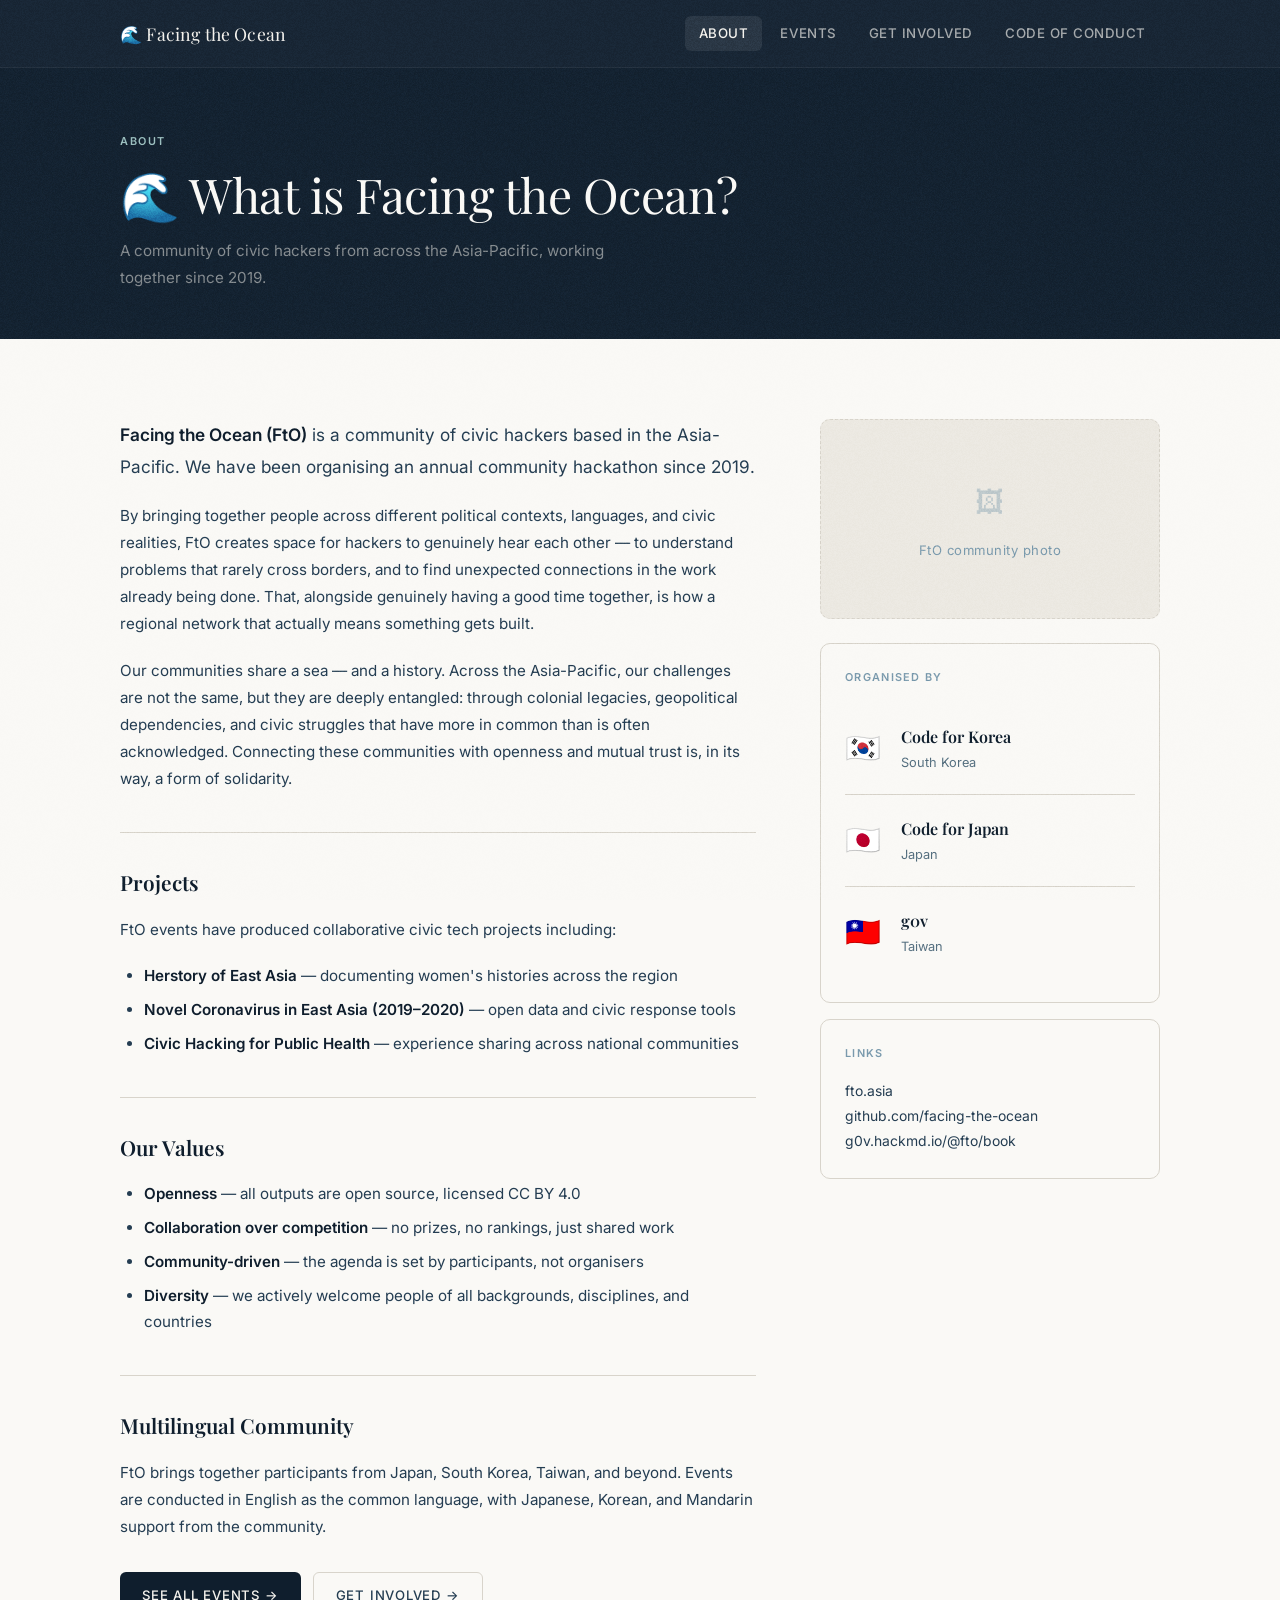
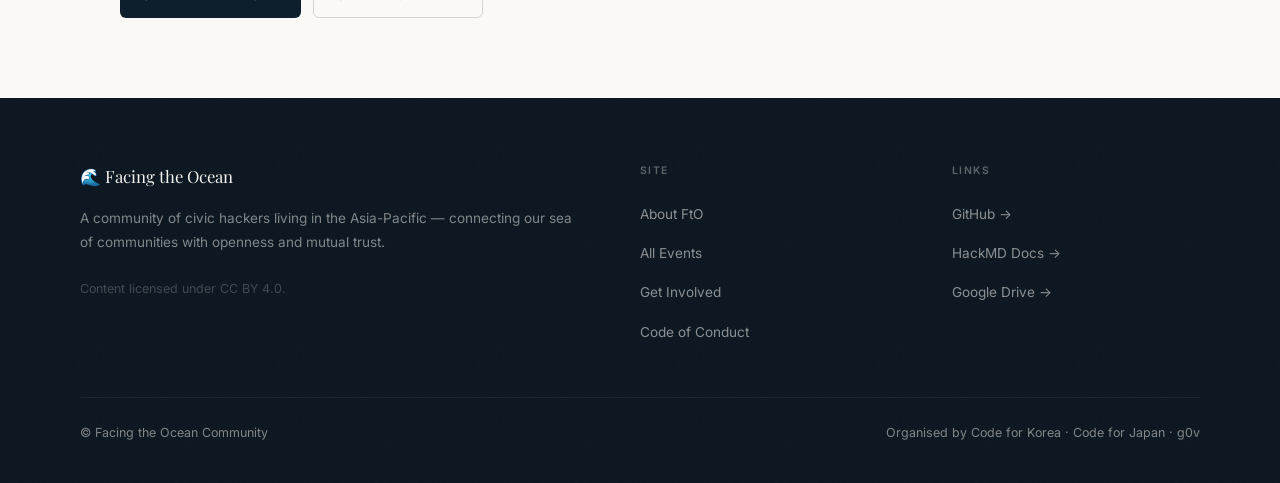
==== about.html @ 9ba26e33 "first draft" ====
<!DOCTYPE html>
<html lang="en">
<head>
  <meta charset="UTF-8">
  <meta name="viewport" content="width=device-width, initial-scale=1.0">
  <title>About — Facing the Ocean</title>
  <meta name="description" content="Facing the Ocean is a community of civic hackers living in the Asia-Pacific, running collaborative hackathons since 2019.">
  <link rel="preconnect" href="https://fonts.googleapis.com">
  <link rel="preconnect" href="https://fonts.gstatic.com" crossorigin>
  <link href="https://fonts.googleapis.com/css2?family=Playfair+Display:ital,wght@0,400;0,600;0,700;1,400;1,600&family=Inter:wght@300;400;500;600&display=swap" rel="stylesheet">
  <link rel="stylesheet" href="css/style.css">
</head>
<body>

<nav class="site-nav">
  <div class="nav-inner">
    <a href="index.html" class="nav-logo">🌊 Facing the Ocean</a>
    <div class="nav-links">
      <a href="about.html">About</a>
      <a href="events.html">Events</a>
      <a href="get-involved.html">Get Involved</a>
      <a href="coc.html">Code of Conduct</a>
    </div>
    <button class="nav-toggle" aria-label="Toggle navigation">☰</button>
  </div>
</nav>

<section class="page-hero">
  <div class="container">
    <p class="eyebrow">About</p>
    <h1>🌊 What is Facing the Ocean?</h1>
    <p>A community of civic hackers from across the Asia-Pacific, working together since 2019.</p>
  </div>
</section>

<section class="section section-paper">
  <div class="container">
    <div style="display:grid; grid-template-columns:1fr 340px; gap:var(--space-16); align-items:start;">

      <!-- Main content -->
      <div class="prose">
        <p style="font-size:1.08rem; line-height:1.8; color:var(--ink-700);">
          <strong>Facing the Ocean (FtO)</strong> is a community of civic hackers based in the Asia-Pacific. We have been organising an annual community hackathon since 2019.
        </p>

        <p>By bringing together people across different political contexts, languages, and civic realities, FtO creates space for hackers to genuinely hear each other — to understand problems that rarely cross borders, and to find unexpected connections in the work already being done. That, alongside genuinely having a good time together, is how a regional network that actually means something gets built.</p>

        <p>Our communities share a sea — and a history. Across the Asia-Pacific, our challenges are not the same, but they are deeply entangled: through colonial legacies, geopolitical dependencies, and civic struggles that have more in common than is often acknowledged. Connecting these communities with openness and mutual trust is, in its way, a form of solidarity.</p>

        <h2>Projects</h2>
        <p>FtO events have produced collaborative civic tech projects including:</p>
        <ul>
          <li><strong>Herstory of East Asia</strong> — documenting women's histories across the region</li>
          <li><strong>Novel Coronavirus in East Asia (2019–2020)</strong> — open data and civic response tools</li>
          <li><strong>Civic Hacking for Public Health</strong> — experience sharing across national communities</li>
        </ul>

        <h2>Our Values</h2>
        <ul>
          <li><strong>Openness</strong> — all outputs are open source, licensed CC BY 4.0</li>
          <li><strong>Collaboration over competition</strong> — no prizes, no rankings, just shared work</li>
          <li><strong>Community-driven</strong> — the agenda is set by participants, not organisers</li>
          <li><strong>Diversity</strong> — we actively welcome people of all backgrounds, disciplines, and countries</li>
        </ul>

        <h2>Multilingual Community</h2>
        <p>FtO brings together participants from Japan, South Korea, Taiwan, and beyond. Events are conducted in English as the common language, with Japanese, Korean, and Mandarin support from the community.</p>

        <div style="display:flex; gap:var(--space-3); margin-top:var(--space-8); flex-wrap:wrap;">
          <a href="events.html" class="btn btn-dark">See all events →</a>
          <a href="get-involved.html" class="btn btn-outline">Get involved →</a>
        </div>
      </div>

      <!-- Sidebar -->
      <div>
        <div class="photo-ph" style="height:200px; margin-bottom:var(--space-6); border-radius:var(--radius);">
          <span class="ph-i">🖼</span>
          <span>FtO community photo</span>
        </div>

        <div class="sidebar-card">
          <p class="sc-label">Organised by</p>
          <div class="org-row">
            <span class="org-flag">🇰🇷</span>
            <div>
              <div class="org-name">Code for Korea</div>
              <div class="org-country">South Korea</div>
            </div>
          </div>
          <div class="org-row">
            <span class="org-flag">🇯🇵</span>
            <div>
              <div class="org-name">Code for Japan</div>
              <div class="org-country">Japan</div>
            </div>
          </div>
          <div class="org-row">
            <span class="org-flag">🇹🇼</span>
            <div>
              <div class="org-name">g0v</div>
              <div class="org-country">Taiwan</div>
            </div>
          </div>
        </div>

        <div class="sidebar-card" style="margin-top:var(--space-4); font-size:0.87rem; line-height:1.8;">
          <p class="sc-label">Links</p>
          <p><a href="http://fto.asia">fto.asia</a></p>
          <p><a href="https://github.com/facing-the-ocean" target="_blank">github.com/facing-the-ocean</a></p>
          <p><a href="https://g0v.hackmd.io/@fto/book" target="_blank">g0v.hackmd.io/@fto/book</a></p>
        </div>
      </div>
    </div>
  </div>
</section>

<footer class="site-footer">
  <div class="footer-inner">
    <div class="footer-brand">
      <span class="footer-logo">🌊 Facing the Ocean</span>
      <p>A community of civic hackers living in the Asia-Pacific — connecting our sea of communities with openness and mutual trust.</p>
      <p class="f-cc">Content licensed under CC BY 4.0.</p>
    </div>
    <div class="footer-col">
      <h4>Site</h4>
      <ul>
        <li><a href="about.html">About FtO</a></li>
        <li><a href="events.html">All Events</a></li>
        <li><a href="get-involved.html">Get Involved</a></li>
        <li><a href="coc.html">Code of Conduct</a></li>
      </ul>
    </div>
    <div class="footer-col">
      <h4>Links</h4>
      <ul>
        <li><a href="https://github.com/facing-the-ocean" target="_blank">GitHub →</a></li>
        <li><a href="https://g0v.hackmd.io/@fto/book" target="_blank">HackMD Docs →</a></li>
        <li><a href="https://drive.google.com/open?id=1Qyg6QHq5L8pCykPj6MKIpbGmevuODKHM" target="_blank">Google Drive →</a></li>
      </ul>
    </div>
  </div>
  <div class="footer-bottom">
    <span>© Facing the Ocean Community</span>
    <span>Organised by Code for Korea · Code for Japan · g0v</span>
  </div>
</footer>

<script src="js/main.js"></script>
</body>
</html>
---- css/style.css ----
/* ============================================================
   FACING THE OCEAN — Design System
   Aesthetic: Editorial · Muted ocean · Grain · Classic
   ============================================================ */

@import url('https://fonts.googleapis.com/css2?family=Playfair+Display:ital,wght@0,400;0,600;0,700;1,400;1,600&family=Inter:wght@300;400;500;600&display=swap');

/* ── Tokens ── */
:root {
  /* Ink scale (blue-grey) */
  --ink-950: #0a1520;
  --ink-900: #0f1e2d;
  --ink-800: #162638;
  --ink-700: #243d52;
  --ink-600: #3a5568;
  --ink-500: #567080;
  --ink-400: #7a9aad;
  --ink-300: #a8bfcc;
  --ink-200: #cddde7;
  --ink-100: #e8f0f5;
  --ink-50:  #f3f7fa;

  /* Warm surface */
  --warm-50:  #faf9f6;
  --warm-100: #f5f3ee;
  --warm-200: #ece9e2;
  --warm-300: #d8d4cb;

  /* Teal accent */
  --teal-800: #193d3d;
  --teal-600: #2a5f5f;
  --teal-400: #4a8a8a;
  --teal-200: #9bbfbf;
  --teal-100: #d5e8e8;

  /* Typography */
  --font-serif: 'Playfair Display', 'Palatino Linotype', Georgia, serif;
  --font-sans:  'Inter', -apple-system, BlinkMacSystemFont, 'Segoe UI', sans-serif;

  /* Spacing */
  --space-1: 4px;
  --space-2: 8px;
  --space-3: 12px;
  --space-4: 16px;
  --space-5: 20px;
  --space-6: 24px;
  --space-8: 32px;
  --space-10: 40px;
  --space-12: 48px;
  --space-16: 64px;
  --space-20: 80px;
  --space-24: 96px;

  /* Layout */
  --max-w:      1120px;
  --max-w-text: 680px;
  --nav-h:      68px;
  --radius-sm:  6px;
  --radius:     10px;
  --radius-lg:  16px;
}

/* ── Reset ── */
*, *::before, *::after { box-sizing: border-box; margin: 0; padding: 0; }
html { scroll-behavior: smooth; -webkit-font-smoothing: antialiased; }
body {
  font-family: var(--font-sans);
  background: var(--warm-100);
  color: var(--ink-800);
  line-height: 1.7;
  font-size: 1rem;
}
img { max-width: 100%; display: block; }
a  { color: var(--ink-700); text-decoration: none; }
a:hover { color: var(--ink-950); }

/* ── Grain overlay (JS-generated canvas, see main.js) ── */
/* Fallback CSS grain for dark sections */
.grain {
  position: relative;
  isolation: isolate;
}
.grain::after {
  content: '';
  position: absolute;
  inset: 0;
  pointer-events: none;
  z-index: 1;
  background-image: url("data:image/svg+xml,%3Csvg viewBox='0 0 256 256' xmlns='http://www.w3.org/2000/svg'%3E%3Cfilter id='n'%3E%3CfeTurbulence type='fractalNoise' baseFrequency='0.9' numOctaves='4' stitchTiles='stitch'/%3E%3CfeColorMatrix type='saturate' values='0'/%3E%3C/filter%3E%3Crect width='100%25' height='100%25' filter='url(%23n)' opacity='0.5'/%3E%3C/svg%3E");
  background-size: 200px 200px;
  opacity: 0.055;
  mix-blend-mode: overlay;
  border-radius: inherit;
}
.grain > * { position: relative; z-index: 2; }

/* ── Navigation ── */
.site-nav {
  position: sticky;
  top: 0;
  z-index: 200;
  height: var(--nav-h);
  background: rgba(15, 30, 45, 0.96);
  backdrop-filter: blur(12px);
  -webkit-backdrop-filter: blur(12px);
  border-bottom: 1px solid rgba(255,255,255,0.06);
}
.nav-inner {
  max-width: var(--max-w);
  margin: 0 auto;
  padding: 0 var(--space-10);
  height: 100%;
  display: flex;
  align-items: center;
  justify-content: space-between;
}
.nav-logo {
  font-family: var(--font-serif);
  font-size: 1.1rem;
  color: var(--warm-100);
  letter-spacing: 0.01em;
  text-decoration: none;
  display: flex;
  align-items: center;
  gap: 8px;
}
.nav-logo:hover { color: white; }
.nav-links {
  display: flex;
  align-items: center;
  gap: var(--space-1);
}
.nav-links a {
  color: rgba(245,243,238,0.65);
  font-size: 0.83rem;
  font-weight: 500;
  letter-spacing: 0.04em;
  text-transform: uppercase;
  padding: 6px 14px;
  border-radius: var(--radius-sm);
  transition: color 0.2s, background 0.2s;
}
.nav-links a:hover, .nav-links a.active {
  color: var(--warm-100);
  background: rgba(255,255,255,0.08);
}
.nav-toggle {
  display: none;
  background: none;
  border: 1px solid rgba(255,255,255,0.15);
  color: var(--warm-100);
  font-size: 1rem;
  cursor: pointer;
  padding: 6px 10px;
  border-radius: var(--radius-sm);
}

/* ── Hero ── */
.hero {
  background: var(--ink-950);
  color: var(--warm-100);
  padding: var(--space-24) var(--space-10) var(--space-20);
  position: relative;
  overflow: hidden;
}
.hero::after {
  content: '';
  position: absolute;
  inset: 0;
  pointer-events: none;
  background-image: url("data:image/svg+xml,%3Csvg viewBox='0 0 256 256' xmlns='http://www.w3.org/2000/svg'%3E%3Cfilter id='n'%3E%3CfeTurbulence type='fractalNoise' baseFrequency='0.85' numOctaves='4' stitchTiles='stitch'/%3E%3CfeColorMatrix type='saturate' values='0'/%3E%3C/filter%3E%3Crect width='100%25' height='100%25' filter='url(%23n)'/%3E%3C/svg%3E");
  background-size: 200px 200px;
  opacity: 0.05;
  mix-blend-mode: overlay;
}
/* Geometric ocean accent */
.hero::before {
  content: '';
  position: absolute;
  right: -120px;
  top: -120px;
  width: 560px;
  height: 560px;
  border-radius: 50%;
  border: 1px solid rgba(255,255,255,0.04);
  pointer-events: none;
}
.hero-accent-ring {
  position: absolute;
  right: -40px;
  top: -40px;
  width: 380px;
  height: 380px;
  border-radius: 50%;
  border: 1px solid rgba(255,255,255,0.06);
  pointer-events: none;
}
.hero-content {
  position: relative;
  z-index: 2;
  max-width: var(--max-w);
  margin: 0 auto;
}
.hero-eyebrow {
  display: inline-flex;
  align-items: center;
  gap: 8px;
  font-size: 0.75rem;
  font-weight: 500;
  letter-spacing: 0.12em;
  text-transform: uppercase;
  color: var(--teal-200);
  margin-bottom: var(--space-6);
}
.hero-eyebrow::before, .hero-eyebrow::after {
  content: '';
  display: block;
  width: 24px;
  height: 1px;
  background: var(--teal-400);
}
.hero h1 {
  font-family: var(--font-serif);
  font-size: clamp(3rem, 7vw, 5.5rem);
  font-weight: 400;
  line-height: 1.08;
  letter-spacing: -0.02em;
  color: var(--warm-50);
  margin-bottom: var(--space-6);
  max-width: 700px;
}
.hero h1 em {
  font-style: italic;
  color: var(--ink-300);
}
.hero-desc {
  font-size: 1.05rem;
  color: rgba(245,243,238,0.6);
  max-width: 480px;
  line-height: 1.75;
  margin-bottom: var(--space-10);
}
.hero-rule {
  width: 40px;
  height: 1px;
  background: var(--teal-400);
  margin-bottom: var(--space-6);
}
.hero-actions {
  display: flex;
  gap: var(--space-4);
  flex-wrap: wrap;
}

/* ── Buttons ── */
.btn {
  display: inline-flex;
  align-items: center;
  gap: 6px;
  padding: 11px 22px;
  border-radius: var(--radius-sm);
  font-family: var(--font-sans);
  font-size: 0.82rem;
  font-weight: 500;
  letter-spacing: 0.06em;
  text-transform: uppercase;
  cursor: pointer;
  transition: all 0.2s;
  text-decoration: none;
  border: none;
}
.btn-primary {
  background: var(--warm-100);
  color: var(--ink-900);
}
.btn-primary:hover {
  background: white;
  color: var(--ink-950);
}
.btn-ghost {
  background: transparent;
  color: rgba(245,243,238,0.7);
  border: 1px solid rgba(255,255,255,0.15);
}
.btn-ghost:hover {
  background: rgba(255,255,255,0.07);
  color: var(--warm-100);
  border-color: rgba(255,255,255,0.25);
}
.btn-outline {
  background: transparent;
  color: var(--ink-700);
  border: 1px solid var(--warm-300);
}
.btn-outline:hover {
  background: var(--warm-200);
  color: var(--ink-900);
  border-color: var(--ink-300);
}
.btn-dark {
  background: var(--ink-900);
  color: var(--warm-100);
}
.btn-dark:hover { background: var(--ink-950); color: white; }

/* Double-class specificity (0,2,0) beats .prose a (0,1,1) and a:hover */
.btn.btn-dark          { color: var(--warm-100);         text-decoration: none; }
.btn.btn-dark:hover    { color: white;                   text-decoration: none; }
.btn.btn-primary       { color: var(--ink-900);          text-decoration: none; }
.btn.btn-primary:hover { color: var(--ink-950);          text-decoration: none; }
.btn.btn-outline       { color: var(--ink-700);          text-decoration: none; }
.btn.btn-outline:hover { color: var(--ink-900);          text-decoration: none; }
.btn.btn-ghost         { color: rgba(245,243,238,0.7);   text-decoration: none; }
.btn.btn-ghost:hover   { color: var(--warm-100);         text-decoration: none; }

/* ── Layout ── */
.container {
  max-width: var(--max-w);
  margin: 0 auto;
  padding: 0 var(--space-10);
}
.container-text {
  max-width: var(--max-w-text);
  margin: 0 auto;
  padding: 0 var(--space-10);
}
.section       { padding: var(--space-20) var(--space-10); }
.section-lg    { padding: var(--space-24) var(--space-10); }
.section-sm    { padding: var(--space-12) var(--space-10); }
.section-warm  { background: var(--warm-100); }
.section-paper { background: var(--warm-50); }
.section-pale  { background: var(--ink-50); }
.section-dark  { background: var(--ink-900); color: var(--warm-200); }

.section-label {
  font-size: 0.7rem;
  font-weight: 600;
  letter-spacing: 0.14em;
  text-transform: uppercase;
  color: var(--ink-400);
  margin-bottom: var(--space-4);
}
.section-label.light { color: var(--teal-200); }

.section-heading {
  font-family: var(--font-serif);
  font-size: clamp(1.6rem, 3.5vw, 2.4rem);
  font-weight: 400;
  color: var(--ink-900);
  line-height: 1.2;
  letter-spacing: -0.01em;
}
.section-heading.light { color: var(--warm-50); }

.section-sub {
  font-size: 0.95rem;
  color: var(--ink-500);
  margin-top: var(--space-3);
  max-width: 520px;
  line-height: 1.7;
}
.section-sub.light { color: rgba(245,243,238,0.55); }

.divider {
  width: 32px;
  height: 1px;
  background: var(--teal-400);
  margin: var(--space-5) 0;
}
.divider.center { margin: var(--space-5) auto; }
.divider.light  { background: var(--teal-200); }

/* ── Feature tiles ── */
.features-grid {
  display: grid;
  grid-template-columns: repeat(auto-fit, minmax(260px, 1fr));
  gap: 1px;
  background: var(--warm-300);
  border: 1px solid var(--warm-300);
  border-radius: var(--radius);
  overflow: hidden;
  margin-top: var(--space-10);
}
.feature-tile {
  background: var(--warm-50);
  padding: var(--space-10);
  transition: background 0.2s;
}
.feature-tile:hover { background: white; }
.feature-tile .tile-icon {
  font-size: 1.4rem;
  margin-bottom: var(--space-6);
  display: block;
}
.feature-tile h3 {
  font-family: var(--font-serif);
  font-size: 1.15rem;
  font-weight: 600;
  color: var(--ink-900);
  margin-bottom: var(--space-3);
}
.feature-tile p {
  font-size: 0.9rem;
  color: var(--ink-500);
  line-height: 1.7;
}

/* ── Upcoming event banner ── */
.event-highlight {
  background: var(--ink-900);
  border-radius: var(--radius-lg);
  padding: var(--space-10) var(--space-12);
  display: grid;
  grid-template-columns: 1fr auto;
  gap: var(--space-8);
  align-items: center;
  position: relative;
  overflow: hidden;
}
.event-highlight::after {
  content: '';
  position: absolute;
  inset: 0;
  background-image: url("data:image/svg+xml,%3Csvg viewBox='0 0 256 256' xmlns='http://www.w3.org/2000/svg'%3E%3Cfilter id='n'%3E%3CfeTurbulence type='fractalNoise' baseFrequency='0.85' numOctaves='4' stitchTiles='stitch'/%3E%3CfeColorMatrix type='saturate' values='0'/%3E%3C/filter%3E%3Crect width='100%25' height='100%25' filter='url(%23n)'/%3E%3C/svg%3E");
  background-size: 180px 180px;
  opacity: 0.05;
  pointer-events: none;
  border-radius: inherit;
}
.event-highlight > * { position: relative; z-index: 1; }
.event-highlight .ev-tag {
  font-size: 0.68rem;
  font-weight: 600;
  letter-spacing: 0.14em;
  text-transform: uppercase;
  color: var(--teal-200);
  margin-bottom: var(--space-3);
}
.event-highlight h2 {
  font-family: var(--font-serif);
  font-size: 1.7rem;
  font-weight: 400;
  color: var(--warm-50);
  margin-bottom: var(--space-2);
}
.event-highlight .ev-meta {
  font-size: 0.85rem;
  color: rgba(245,243,238,0.5);
  letter-spacing: 0.02em;
}
.event-highlight .ev-meta span { margin-right: var(--space-6); }

/* ── Recent events strip ── */
.events-strip {
  display: grid;
  grid-template-columns: repeat(3, 1fr);
  gap: 1px;
  background: var(--warm-300);
  border-radius: var(--radius);
  overflow: hidden;
  border: 1px solid var(--warm-300);
}
.event-strip-item {
  background: var(--warm-50);
  padding: var(--space-8) var(--space-8);
  text-decoration: none;
  color: inherit;
  transition: background 0.2s;
  display: block;
}
.event-strip-item:hover { background: white; color: inherit; }
.event-strip-item .es-year {
  font-size: 0.7rem;
  font-weight: 600;
  letter-spacing: 0.12em;
  text-transform: uppercase;
  color: var(--ink-400);
  margin-bottom: var(--space-2);
}
.event-strip-item .es-flag { font-size: 1.4rem; margin-bottom: var(--space-3); display: block; }
.event-strip-item .es-name {
  font-family: var(--font-serif);
  font-size: 1.05rem;
  font-weight: 600;
  color: var(--ink-900);
  margin-bottom: var(--space-1);
}
.event-strip-item .es-venue { font-size: 0.82rem; color: var(--ink-500); }
.event-strip-item .es-arrow { font-size: 0.8rem; color: var(--ink-400); margin-top: var(--space-4); display: block; }

/* ── Timeline (events page) ── */
.timeline { padding: 0; }
.timeline-row {
  display: grid;
  grid-template-columns: 100px 1fr;
  gap: 0;
  border-bottom: 1px solid var(--warm-300);
}
.timeline-row:last-child { border-bottom: none; }
.timeline-row:hover .tl-body { background: var(--warm-50); }
.tl-year {
  padding: var(--space-10) var(--space-6) var(--space-10) 0;
  border-right: 1px solid var(--warm-300);
}
.tl-year-num {
  font-family: var(--font-serif);
  font-size: 0.95rem;
  font-weight: 600;
  color: var(--ink-600);
  white-space: nowrap;
}
.tl-year-flag { font-size: 1.1rem; margin-top: var(--space-2); display: block; }
.tl-body {
  padding: var(--space-10) 0 var(--space-10) var(--space-8);
  transition: background 0.15s;
}
.tl-body h3 {
  font-family: var(--font-serif);
  font-size: 1.3rem;
  font-weight: 600;
  color: var(--ink-900);
  margin-bottom: var(--space-2);
}
.tl-meta {
  display: flex;
  gap: var(--space-6);
  font-size: 0.8rem;
  letter-spacing: 0.04em;
  color: var(--ink-400);
  text-transform: uppercase;
  margin-bottom: var(--space-4);
  flex-wrap: wrap;
}
.tl-desc {
  font-size: 0.93rem;
  color: var(--ink-600);
  max-width: 580px;
  line-height: 1.7;
  margin-bottom: var(--space-5);
}
.tl-links { display: flex; gap: var(--space-3); flex-wrap: wrap; }
.tl-link {
  display: inline-flex;
  align-items: center;
  gap: 5px;
  font-size: 0.77rem;
  font-weight: 500;
  letter-spacing: 0.06em;
  text-transform: uppercase;
  color: var(--ink-600);
  border: 1px solid var(--warm-300);
  border-radius: var(--radius-sm);
  padding: 5px 12px;
  transition: all 0.15s;
  text-decoration: none;
}
.tl-link:hover { border-color: var(--ink-400); color: var(--ink-900); background: var(--warm-50); }
.tl-link.primary { background: var(--ink-900); color: var(--warm-100); border-color: var(--ink-900); }
.tl-link.primary:hover { background: var(--ink-950); }

/* ── Page hero (sub-pages) ── */
.page-hero {
  background: var(--ink-900);
  color: var(--warm-100);
  padding: var(--space-16) var(--space-10) var(--space-12);
  position: relative;
  overflow: hidden;
}
.page-hero::after {
  content: '';
  position: absolute;
  inset: 0;
  background-image: url("data:image/svg+xml,%3Csvg viewBox='0 0 256 256' xmlns='http://www.w3.org/2000/svg'%3E%3Cfilter id='n'%3E%3CfeTurbulence type='fractalNoise' baseFrequency='0.85' numOctaves='4' stitchTiles='stitch'/%3E%3CfeColorMatrix type='saturate' values='0'/%3E%3C/filter%3E%3Crect width='100%25' height='100%25' filter='url(%23n)'/%3E%3C/svg%3E");
  background-size: 200px 200px;
  opacity: 0.05;
  pointer-events: none;
}
.page-hero > * { position: relative; z-index: 1; }
.page-hero .eyebrow {
  font-size: 0.68rem;
  font-weight: 600;
  letter-spacing: 0.14em;
  text-transform: uppercase;
  color: var(--teal-200);
  margin-bottom: var(--space-4);
}
.page-hero h1 {
  font-family: var(--font-serif);
  font-size: clamp(2rem, 5vw, 3rem);
  font-weight: 400;
  color: var(--warm-50);
  line-height: 1.15;
  letter-spacing: -0.01em;
  max-width: 640px;
  margin-bottom: var(--space-4);
}
.page-hero p {
  font-size: 0.95rem;
  color: rgba(245,243,238,0.5);
  max-width: 500px;
  line-height: 1.75;
}

/* ── Breadcrumb ── */
.breadcrumb {
  padding: 14px var(--space-10);
  background: var(--warm-200);
  border-bottom: 1px solid var(--warm-300);
  font-size: 0.78rem;
  color: var(--ink-500);
  letter-spacing: 0.02em;
}
.breadcrumb-inner { max-width: var(--max-w); margin: 0 auto; }
.breadcrumb a { color: var(--ink-600); }
.breadcrumb a:hover { color: var(--ink-900); }
.breadcrumb span { margin: 0 8px; opacity: 0.5; }

/* ── Event detail page ── */
.event-info-bar {
  display: flex;
  gap: var(--space-10);
  flex-wrap: wrap;
  padding: var(--space-8) 0;
  border-top: 1px solid var(--warm-300);
  border-bottom: 1px solid var(--warm-300);
  margin-bottom: var(--space-10);
}
.info-item .info-label {
  font-size: 0.68rem;
  font-weight: 600;
  letter-spacing: 0.12em;
  text-transform: uppercase;
  color: var(--ink-400);
  margin-bottom: var(--space-1);
}
.info-item .info-val {
  font-size: 0.92rem;
  color: var(--ink-800);
  font-weight: 500;
}
.info-item .info-val small {
  display: block;
  font-size: 0.8rem;
  font-weight: 400;
  color: var(--ink-500);
  margin-top: 2px;
}

.event-layout {
  display: grid;
  grid-template-columns: 1fr 320px;
  gap: var(--space-16);
  align-items: start;
}

/* ── Prose ── */
.prose { color: var(--ink-700); }
.prose h2 {
  font-family: var(--font-serif);
  font-size: 1.3rem;
  font-weight: 600;
  color: var(--ink-900);
  margin: var(--space-10) 0 var(--space-4);
  padding-top: var(--space-8);
  border-top: 1px solid var(--warm-300);
}
.prose h2:first-child { margin-top: 0; padding-top: 0; border-top: none; }
.prose h3 {
  font-family: var(--font-serif);
  font-size: 1.05rem;
  font-weight: 600;
  color: var(--ink-900);
  margin: var(--space-6) 0 var(--space-3);
}
.prose p { margin-bottom: var(--space-5); font-size: 0.95rem; line-height: 1.78; }
.prose ul, .prose ol { margin: 0 0 var(--space-5) var(--space-6); }
.prose li { margin-bottom: var(--space-2); font-size: 0.95rem; line-height: 1.7; }
.prose a { color: var(--ink-700); text-decoration: underline; text-underline-offset: 3px; }
.prose a:hover { color: var(--ink-950); }
.prose strong { color: var(--ink-900); font-weight: 600; }
.prose blockquote {
  border-left: 3px solid var(--teal-400);
  padding: var(--space-4) var(--space-6);
  margin: var(--space-6) 0;
  background: var(--ink-50);
  border-radius: 0 var(--radius-sm) var(--radius-sm) 0;
}
.prose blockquote p { font-style: italic; color: var(--ink-600); font-size: 1.02rem; margin: 0; }

/* ── Schedule ── */
.schedule-day-header {
  font-size: 0.72rem;
  font-weight: 600;
  letter-spacing: 0.12em;
  text-transform: uppercase;
  color: var(--ink-500);
  padding: var(--space-4) 0 var(--space-3);
  border-bottom: 1px solid var(--warm-300);
  margin-top: var(--space-5);
}
.schedule-entry {
  display: flex;
  gap: var(--space-6);
  padding: var(--space-3) 0;
  border-bottom: 1px solid var(--warm-200);
  font-size: 0.88rem;
}
.schedule-entry .s-time { color: var(--ink-400); min-width: 100px; flex-shrink: 0; }
.schedule-entry .s-event { color: var(--ink-700); }

/* ── Resources list ── */
.resource-list { list-style: none; display: flex; flex-direction: column; gap: var(--space-2); }
.resource-list a {
  display: flex;
  align-items: center;
  gap: var(--space-3);
  font-size: 0.87rem;
  color: var(--ink-700);
  padding: var(--space-3) var(--space-4);
  border: 1px solid var(--warm-300);
  border-radius: var(--radius-sm);
  background: var(--warm-50);
  transition: all 0.15s;
  text-decoration: none;
}
.resource-list a:hover {
  border-color: var(--ink-300);
  background: white;
  color: var(--ink-900);
}

/* ── Sidebar card ── */
.sidebar-card {
  background: var(--warm-50);
  border: 1px solid var(--warm-300);
  border-radius: var(--radius);
  padding: var(--space-6);
}
.sidebar-card + .sidebar-card { margin-top: var(--space-4); }
.sidebar-card .sc-label {
  font-size: 0.68rem;
  font-weight: 600;
  letter-spacing: 0.12em;
  text-transform: uppercase;
  color: var(--ink-400);
  margin-bottom: var(--space-4);
}

/* ── Photo placeholder ── */
.photo-ph {
  background: var(--warm-200);
  border: 1px dashed var(--warm-300);
  border-radius: var(--radius);
  display: flex;
  flex-direction: column;
  align-items: center;
  justify-content: center;
  gap: var(--space-3);
  color: var(--ink-400);
  font-size: 0.82rem;
  letter-spacing: 0.04em;
}
.photo-ph .ph-i { font-size: 1.8rem; opacity: 0.4; }

/* ── Org card (about page) ── */
.org-row {
  display: flex;
  align-items: center;
  gap: var(--space-5);
  padding: var(--space-5) 0;
  border-bottom: 1px solid var(--warm-300);
}
.org-row:last-child { border-bottom: none; }
.org-row .org-flag { font-size: 1.8rem; flex-shrink: 0; }
.org-row .org-name { font-family: var(--font-serif); font-size: 1rem; font-weight: 600; color: var(--ink-900); }
.org-row .org-country { font-size: 0.8rem; color: var(--ink-500); margin-top: 2px; }

/* ── CoC page ── */
.coc-grid {
  display: grid;
  grid-template-columns: repeat(auto-fit, minmax(220px, 1fr));
  gap: var(--space-4);
  margin: var(--space-8) 0;
}
.coc-card {
  border: 1px solid var(--warm-300);
  border-radius: var(--radius);
  padding: var(--space-6);
  background: var(--warm-50);
  transition: all 0.15s;
}
.coc-card:hover { background: white; border-color: var(--ink-300); }
.coc-card .cc-flag { font-size: 1.8rem; margin-bottom: var(--space-3); }
.coc-card .cc-org { font-family: var(--font-serif); font-size: 1rem; font-weight: 600; color: var(--ink-900); margin-bottom: 2px; }
.coc-card .cc-country { font-size: 0.78rem; color: var(--ink-500); margin-bottom: var(--space-5); }
.coc-card a {
  font-size: 0.77rem;
  font-weight: 500;
  letter-spacing: 0.06em;
  text-transform: uppercase;
  color: var(--ink-600);
  text-decoration: none;
  border-bottom: 1px solid var(--warm-300);
  padding-bottom: 2px;
}
.coc-card a:hover { color: var(--ink-900); border-color: var(--ink-400); }

/* ── Notice / draft banner ── */
.notice {
  background: #fef9ed;
  border: 1px solid #e8d89a;
  border-radius: var(--radius-sm);
  padding: var(--space-4) var(--space-5);
  font-size: 0.86rem;
  color: var(--ink-700);
  margin-bottom: var(--space-8);
  line-height: 1.6;
}
.notice a { color: var(--ink-700); }

/* ── Get involved cards ── */
.involve-grid {
  display: grid;
  grid-template-columns: repeat(auto-fit, minmax(260px, 1fr));
  gap: 1px;
  background: var(--warm-300);
  border: 1px solid var(--warm-300);
  border-radius: var(--radius);
  overflow: hidden;
}
.involve-card {
  background: var(--warm-50);
  padding: var(--space-10);
  transition: background 0.2s;
}
.involve-card:hover { background: white; }
.involve-card .ic-icon { font-size: 1.5rem; margin-bottom: var(--space-5); display: block; }
.involve-card h3 { font-family: var(--font-serif); font-size: 1.1rem; font-weight: 600; color: var(--ink-900); margin-bottom: var(--space-3); }
.involve-card p { font-size: 0.88rem; color: var(--ink-600); line-height: 1.7; margin-bottom: var(--space-6); }

/* ── Footer ── */
.site-footer {
  background: var(--ink-950);
  color: rgba(245,243,238,0.5);
  padding: var(--space-16) var(--space-10) var(--space-10);
  position: relative;
}
.site-footer::after {
  content: '';
  position: absolute;
  inset: 0;
  background-image: url("data:image/svg+xml,%3Csvg viewBox='0 0 256 256' xmlns='http://www.w3.org/2000/svg'%3E%3Cfilter id='n'%3E%3CfeTurbulence type='fractalNoise' baseFrequency='0.85' numOctaves='4' stitchTiles='stitch'/%3E%3CfeColorMatrix type='saturate' values='0'/%3E%3C/filter%3E%3Crect width='100%25' height='100%25' filter='url(%23n)'/%3E%3C/svg%3E");
  background-size: 200px 200px;
  opacity: 0.04;
  pointer-events: none;
}
.footer-inner {
  max-width: var(--max-w);
  margin: 0 auto;
  display: grid;
  grid-template-columns: 2fr 1fr 1fr;
  gap: var(--space-16);
  position: relative;
  z-index: 1;
}
.footer-logo {
  font-family: var(--font-serif);
  font-size: 1.05rem;
  color: var(--warm-100);
  display: block;
  margin-bottom: var(--space-4);
}
.footer-brand p { font-size: 0.85rem; line-height: 1.75; }
.footer-brand .f-cc { font-size: 0.78rem; margin-top: var(--space-6); opacity: 0.45; }
.footer-col h4 {
  font-size: 0.65rem;
  font-weight: 600;
  letter-spacing: 0.14em;
  text-transform: uppercase;
  color: rgba(245,243,238,0.35);
  margin-bottom: var(--space-5);
}
.footer-col ul { list-style: none; }
.footer-col li { margin-bottom: var(--space-3); }
.footer-col a {
  font-size: 0.85rem;
  color: rgba(245,243,238,0.55);
  transition: color 0.2s;
}
.footer-col a:hover { color: var(--warm-100); }
.footer-bottom {
  max-width: var(--max-w);
  margin: var(--space-10) auto 0;
  padding-top: var(--space-6);
  border-top: 1px solid rgba(255,255,255,0.06);
  display: flex;
  justify-content: space-between;
  gap: var(--space-4);
  flex-wrap: wrap;
  font-size: 0.78rem;
  position: relative;
  z-index: 1;
}

/* ── Grid helpers ── */
.grid-2 { display: grid; grid-template-columns: 1fr 1fr; gap: var(--space-10); }
.grid-3 { display: grid; grid-template-columns: repeat(3, 1fr); gap: var(--space-6); }

/* ── Responsive ── */
@media (max-width: 900px) {
  .event-layout { grid-template-columns: 1fr; }
  .grid-2       { grid-template-columns: 1fr; }
  .grid-3       { grid-template-columns: 1fr 1fr; }
  .footer-inner { grid-template-columns: 1fr 1fr; gap: var(--space-10); }
  .events-strip { grid-template-columns: 1fr; }
  .event-highlight { grid-template-columns: 1fr; }
  .tl-year-flag { display: none; }
}
@media (max-width: 640px) {
  :root { --nav-h: 60px; }
  .nav-links    { display: none; }
  .nav-toggle   { display: block; }
  .nav-links.open {
    display: flex;
    flex-direction: column;
    position: absolute;
    top: var(--nav-h);
    left: 0; right: 0;
    background: var(--ink-950);
    padding: var(--space-4) var(--space-6) var(--space-6);
    border-bottom: 1px solid rgba(255,255,255,0.06);
    gap: 2px;
    z-index: 999;
  }
  .container, .container-text { padding: 0 var(--space-6); }
  .section      { padding: var(--space-12) var(--space-6); }
  .section-sm   { padding: var(--space-8) var(--space-6); }
  .hero         { padding: var(--space-16) var(--space-6) var(--space-12); }
  .page-hero    { padding: var(--space-10) var(--space-6) var(--space-8); }
  .footer-inner { grid-template-columns: 1fr; gap: var(--space-8); }
  .grid-3       { grid-template-columns: 1fr; }
  .event-info-bar { gap: var(--space-6); }
  .timeline-row { grid-template-columns: 70px 1fr; }
  .tl-body      { padding-left: var(--space-5); }
}
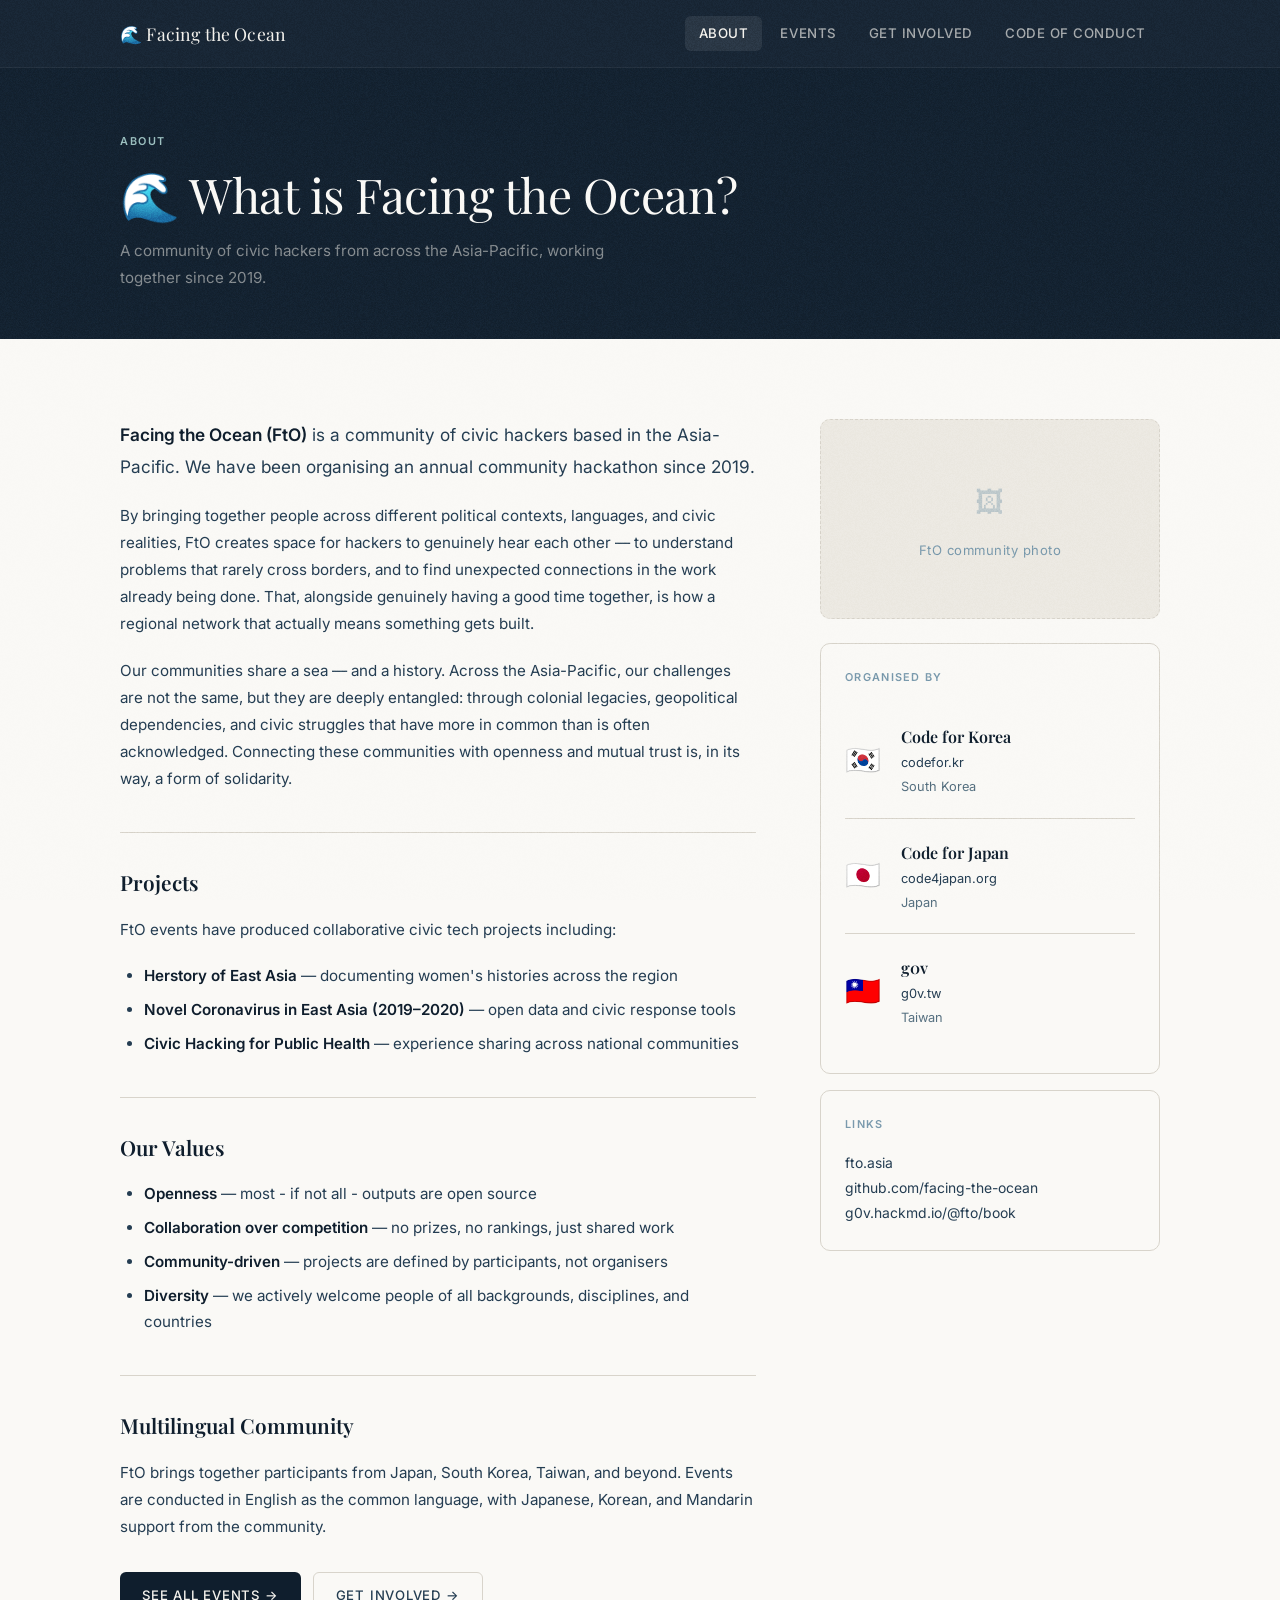
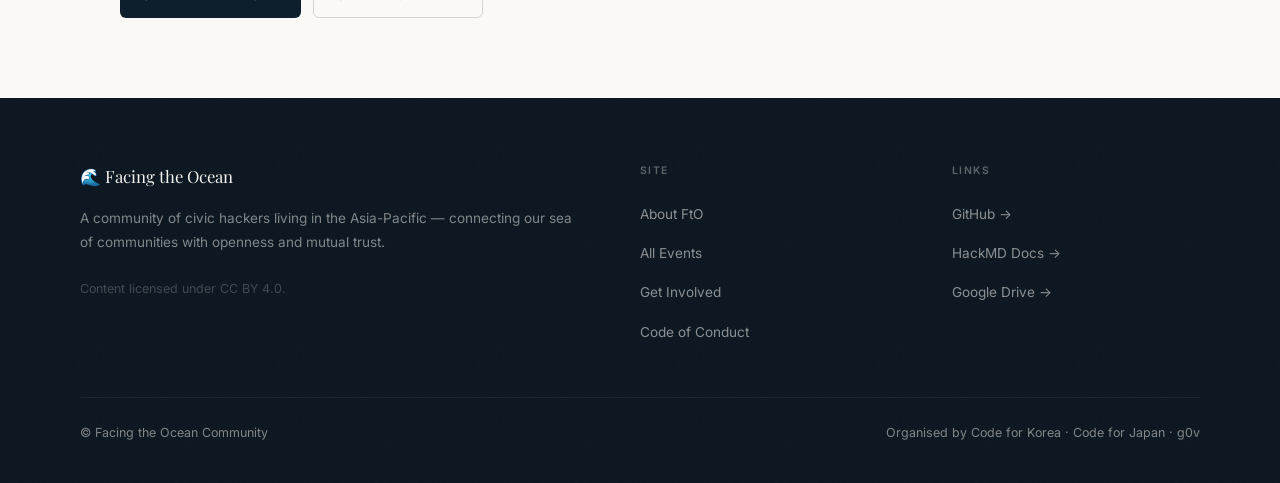
==== commit a15ad9db: "add website links to about page" ====
--- a/about.html
+++ b/about.html
@@ -57,9 +57,9 @@
 
         <h2>Our Values</h2>
         <ul>
-          <li><strong>Openness</strong> — all outputs are open source, licensed CC BY 4.0</li>
+          <li><strong>Openness</strong> — most - if not all - outputs are open source</li>
           <li><strong>Collaboration over competition</strong> — no prizes, no rankings, just shared work</li>
-          <li><strong>Community-driven</strong> — the agenda is set by participants, not organisers</li>
+          <li><strong>Community-driven</strong> — projects are defined by participants, not organisers</li>
           <li><strong>Diversity</strong> — we actively welcome people of all backgrounds, disciplines, and countries</li>
         </ul>
 
@@ -85,6 +85,7 @@
             <span class="org-flag">🇰🇷</span>
             <div>
               <div class="org-name">Code for Korea</div>
+              <div class="org-country"><a href="https://codefor.kr/" target="_blank">codefor.kr</a></div>
               <div class="org-country">South Korea</div>
             </div>
           </div>
@@ -92,6 +93,7 @@
             <span class="org-flag">🇯🇵</span>
             <div>
               <div class="org-name">Code for Japan</div>
+              <div class="org-country"><a href="https://www.code4japan.org/" target="_blank">code4japan.org</a></div>
               <div class="org-country">Japan</div>
             </div>
           </div>
@@ -99,6 +101,7 @@
             <span class="org-flag">🇹🇼</span>
             <div>
               <div class="org-name">g0v</div>
+              <div class="org-country"><a href="https://g0v.tw/" target="_blank">g0v.tw</a></div>
               <div class="org-country">Taiwan</div>
             </div>
           </div>
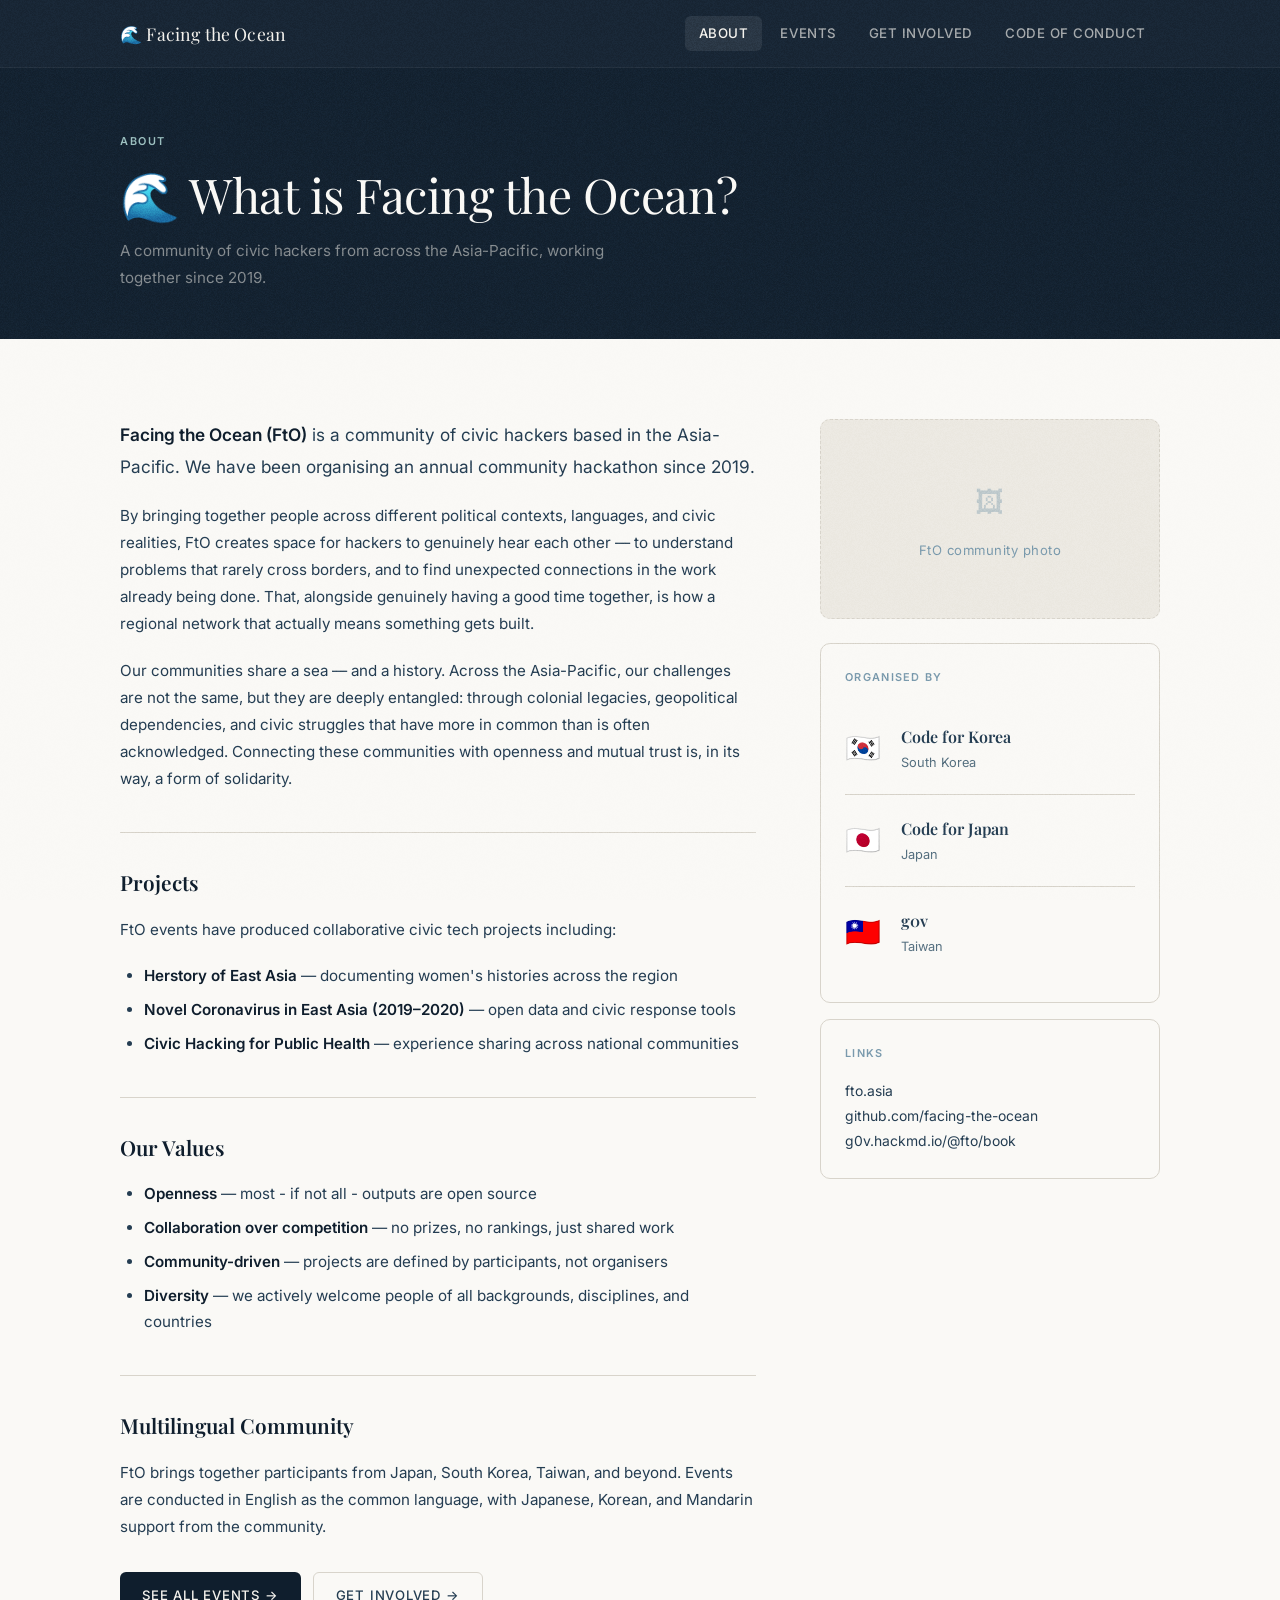
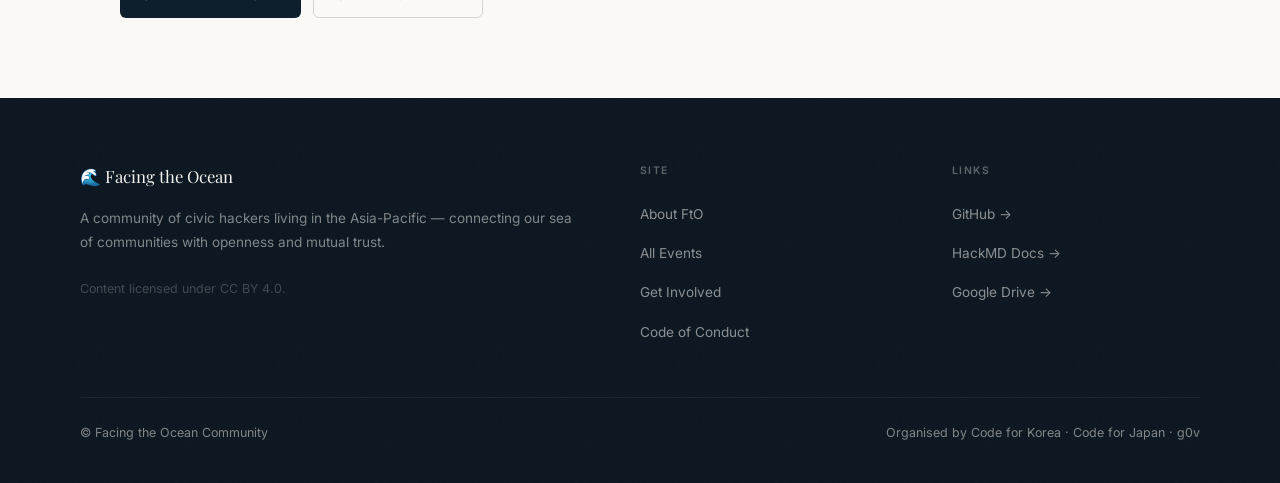
==== commit ffb77e2c: "edit about page" ====
--- a/about.html
+++ b/about.html
@@ -84,24 +84,21 @@
           <div class="org-row">
             <span class="org-flag">🇰🇷</span>
             <div>
-              <div class="org-name">Code for Korea</div>
-              <div class="org-country"><a href="https://codefor.kr/" target="_blank">codefor.kr</a></div>
+              <div class="org-name"><a href="https://codefor.kr/" target="_blank">Code for Korea</a></div>
               <div class="org-country">South Korea</div>
             </div>
           </div>
           <div class="org-row">
             <span class="org-flag">🇯🇵</span>
             <div>
-              <div class="org-name">Code for Japan</div>
-              <div class="org-country"><a href="https://www.code4japan.org/" target="_blank">code4japan.org</a></div>
+              <div class="org-name"><a href="https://www.code4japan.org/" target="_blank">Code for Japan</a></div>
               <div class="org-country">Japan</div>
             </div>
           </div>
           <div class="org-row">
             <span class="org-flag">🇹🇼</span>
             <div>
-              <div class="org-name">g0v</div>
-              <div class="org-country"><a href="https://g0v.tw/" target="_blank">g0v.tw</a></div>
+              <div class="org-name"><a href="https://g0v.tw/" target="_blank">g0v</a></div>
               <div class="org-country">Taiwan</div>
             </div>
           </div>
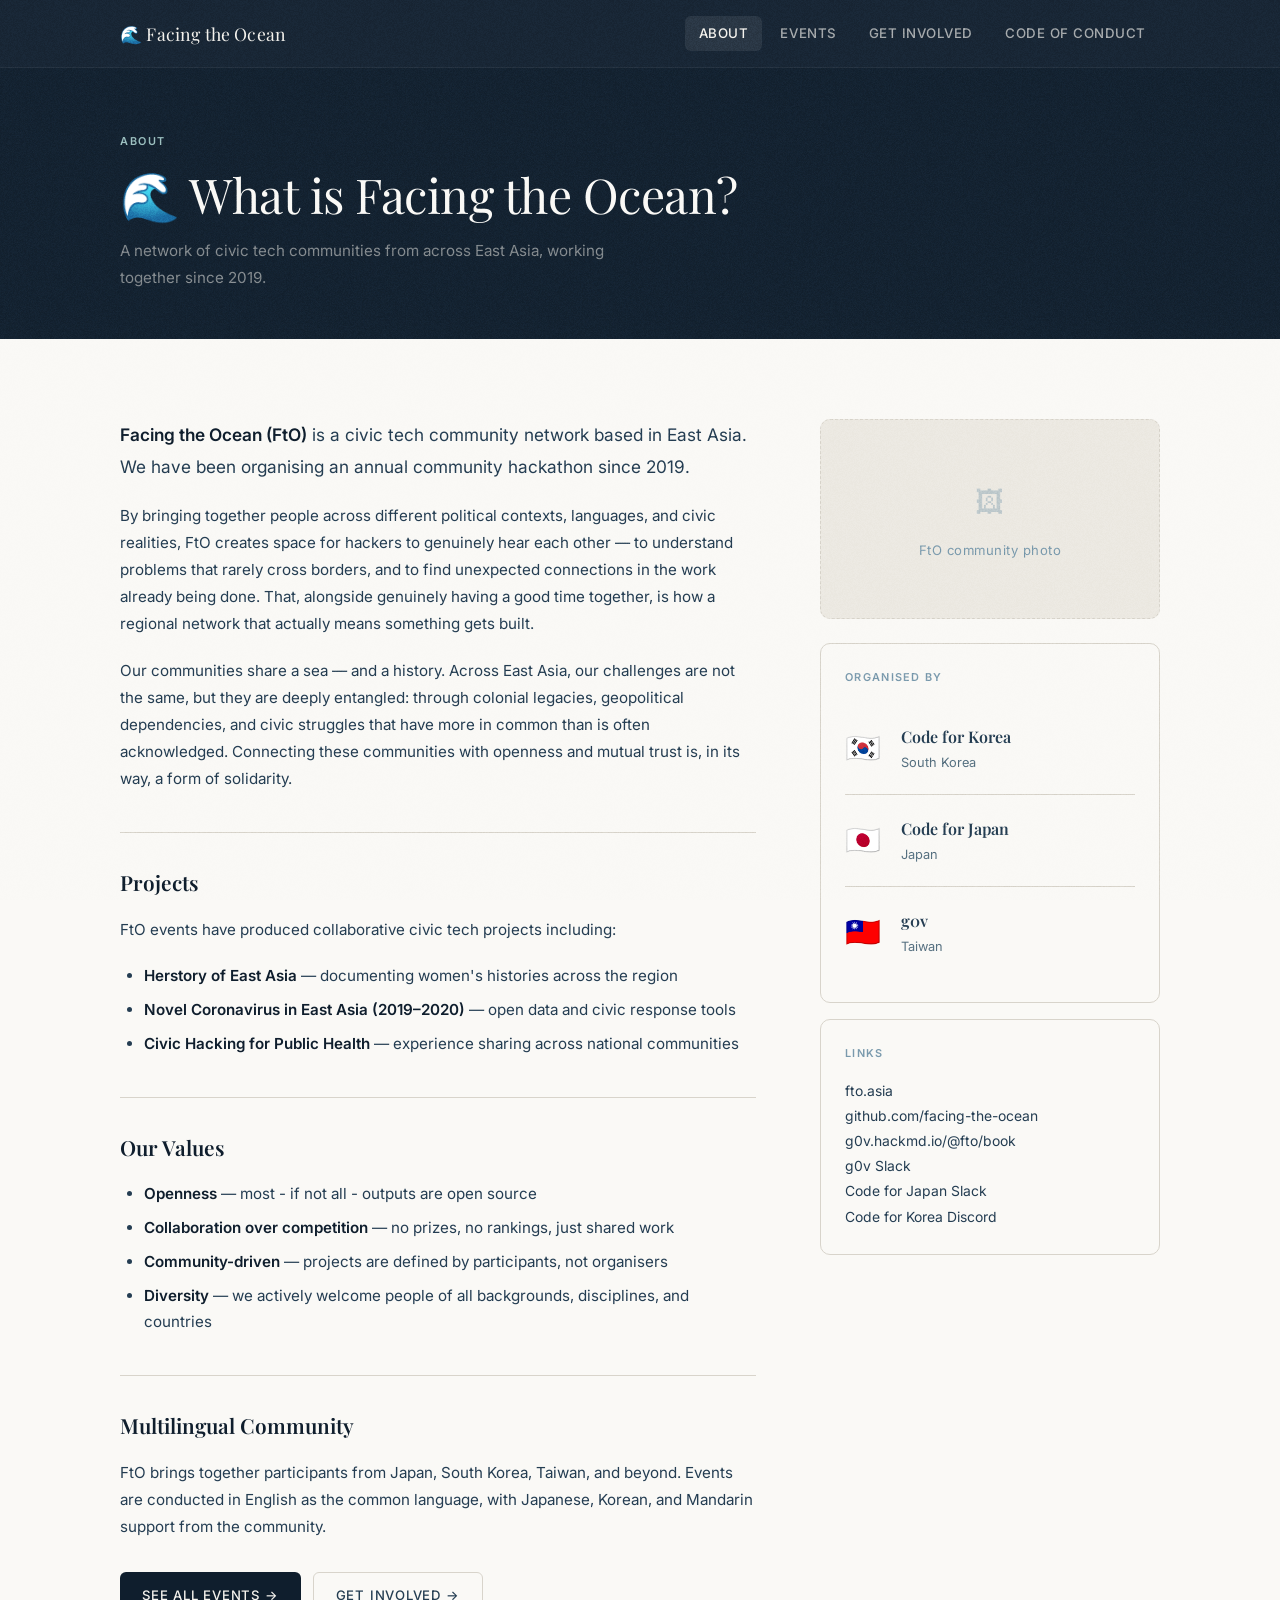
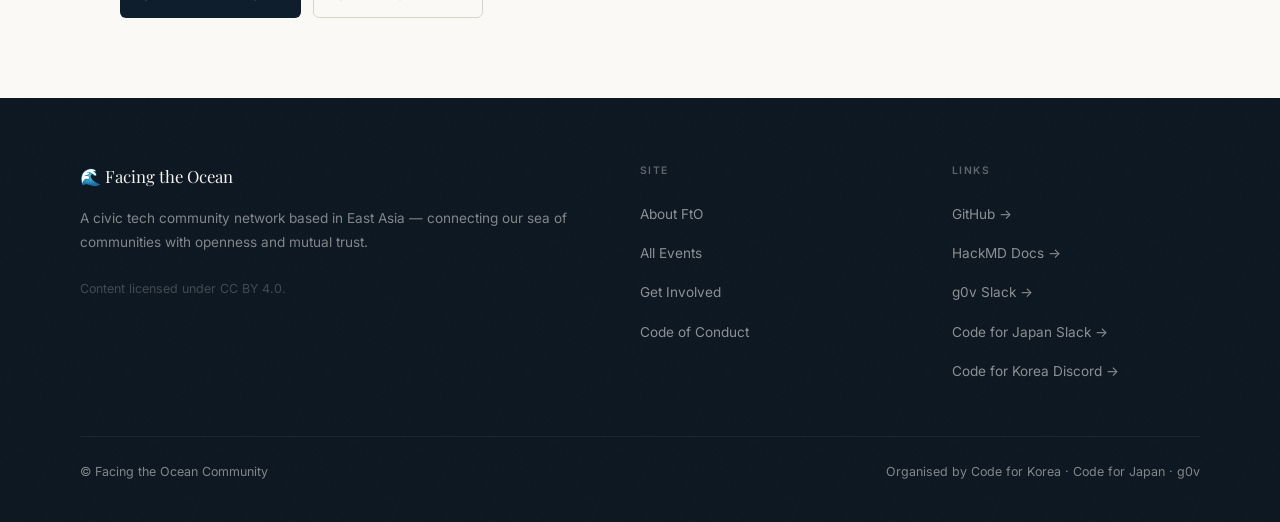
==== commit 59fbed8a: "Add community links, rework Connect with Us, reword to civic tech community / East Asia - Get Involv" ====
--- a/about.html
+++ b/about.html
@@ -4,7 +4,7 @@
   <meta charset="UTF-8">
   <meta name="viewport" content="width=device-width, initial-scale=1.0">
   <title>About — Facing the Ocean</title>
-  <meta name="description" content="Facing the Ocean is a community of civic hackers living in the Asia-Pacific, running collaborative hackathons since 2019.">
+  <meta name="description" content="Facing the Ocean is a civic tech community network based in East Asia, running collaborative hackathons since 2019.">
   <link rel="preconnect" href="https://fonts.googleapis.com">
   <link rel="preconnect" href="https://fonts.gstatic.com" crossorigin>
   <link href="https://fonts.googleapis.com/css2?family=Playfair+Display:ital,wght@0,400;0,600;0,700;1,400;1,600&family=Inter:wght@300;400;500;600&display=swap" rel="stylesheet">
@@ -29,7 +29,7 @@
   <div class="container">
     <p class="eyebrow">About</p>
     <h1>🌊 What is Facing the Ocean?</h1>
-    <p>A community of civic hackers from across the Asia-Pacific, working together since 2019.</p>
+    <p>A network of civic tech communities from across East Asia, working together since 2019.</p>
   </div>
 </section>
 
@@ -40,12 +40,12 @@
       <!-- Main content -->
       <div class="prose">
         <p style="font-size:1.08rem; line-height:1.8; color:var(--ink-700);">
-          <strong>Facing the Ocean (FtO)</strong> is a community of civic hackers based in the Asia-Pacific. We have been organising an annual community hackathon since 2019.
+          <strong>Facing the Ocean (FtO)</strong> is a civic tech community network based in East Asia. We have been organising an annual community hackathon since 2019.
         </p>
 
         <p>By bringing together people across different political contexts, languages, and civic realities, FtO creates space for hackers to genuinely hear each other — to understand problems that rarely cross borders, and to find unexpected connections in the work already being done. That, alongside genuinely having a good time together, is how a regional network that actually means something gets built.</p>
 
-        <p>Our communities share a sea — and a history. Across the Asia-Pacific, our challenges are not the same, but they are deeply entangled: through colonial legacies, geopolitical dependencies, and civic struggles that have more in common than is often acknowledged. Connecting these communities with openness and mutual trust is, in its way, a form of solidarity.</p>
+        <p>Our communities share a sea — and a history. Across East Asia, our challenges are not the same, but they are deeply entangled: through colonial legacies, geopolitical dependencies, and civic struggles that have more in common than is often acknowledged. Connecting these communities with openness and mutual trust is, in its way, a form of solidarity.</p>
 
         <h2>Projects</h2>
         <p>FtO events have produced collaborative civic tech projects including:</p>
@@ -109,6 +109,9 @@
           <p><a href="http://fto.asia">fto.asia</a></p>
           <p><a href="https://github.com/facing-the-ocean" target="_blank">github.com/facing-the-ocean</a></p>
           <p><a href="https://g0v.hackmd.io/@fto/book" target="_blank">g0v.hackmd.io/@fto/book</a></p>
+          <p><a href="https://join.g0v.tw" target="_blank">g0v Slack</a></p>
+          <p><a href="https://join.slack.com/t/cfj/shared_invite/zt-2fpevxmog-i09Wj6RLrKkoLKmKaektsw" target="_blank">Code for Japan Slack</a></p>
+          <p><a href="https://discord.gg/7TFjpyqsNC" target="_blank">Code for Korea Discord</a></p>
         </div>
       </div>
     </div>
@@ -119,7 +122,7 @@
   <div class="footer-inner">
     <div class="footer-brand">
       <span class="footer-logo">🌊 Facing the Ocean</span>
-      <p>A community of civic hackers living in the Asia-Pacific — connecting our sea of communities with openness and mutual trust.</p>
+      <p>A civic tech community network based in East Asia — connecting our sea of communities with openness and mutual trust.</p>
       <p class="f-cc">Content licensed under CC BY 4.0.</p>
     </div>
     <div class="footer-col">
@@ -136,7 +139,9 @@
       <ul>
         <li><a href="https://github.com/facing-the-ocean" target="_blank">GitHub →</a></li>
         <li><a href="https://g0v.hackmd.io/@fto/book" target="_blank">HackMD Docs →</a></li>
-        <li><a href="https://drive.google.com/open?id=1Qyg6QHq5L8pCykPj6MKIpbGmevuODKHM" target="_blank">Google Drive →</a></li>
+        <li><a href="https://join.g0v.tw" target="_blank">g0v Slack →</a></li>
+        <li><a href="https://join.slack.com/t/cfj/shared_invite/zt-2fpevxmog-i09Wj6RLrKkoLKmKaektsw" target="_blank">Code for Japan Slack →</a></li>
+        <li><a href="https://discord.gg/7TFjpyqsNC" target="_blank">Code for Korea Discord →</a></li>
       </ul>
     </div>
   </div>
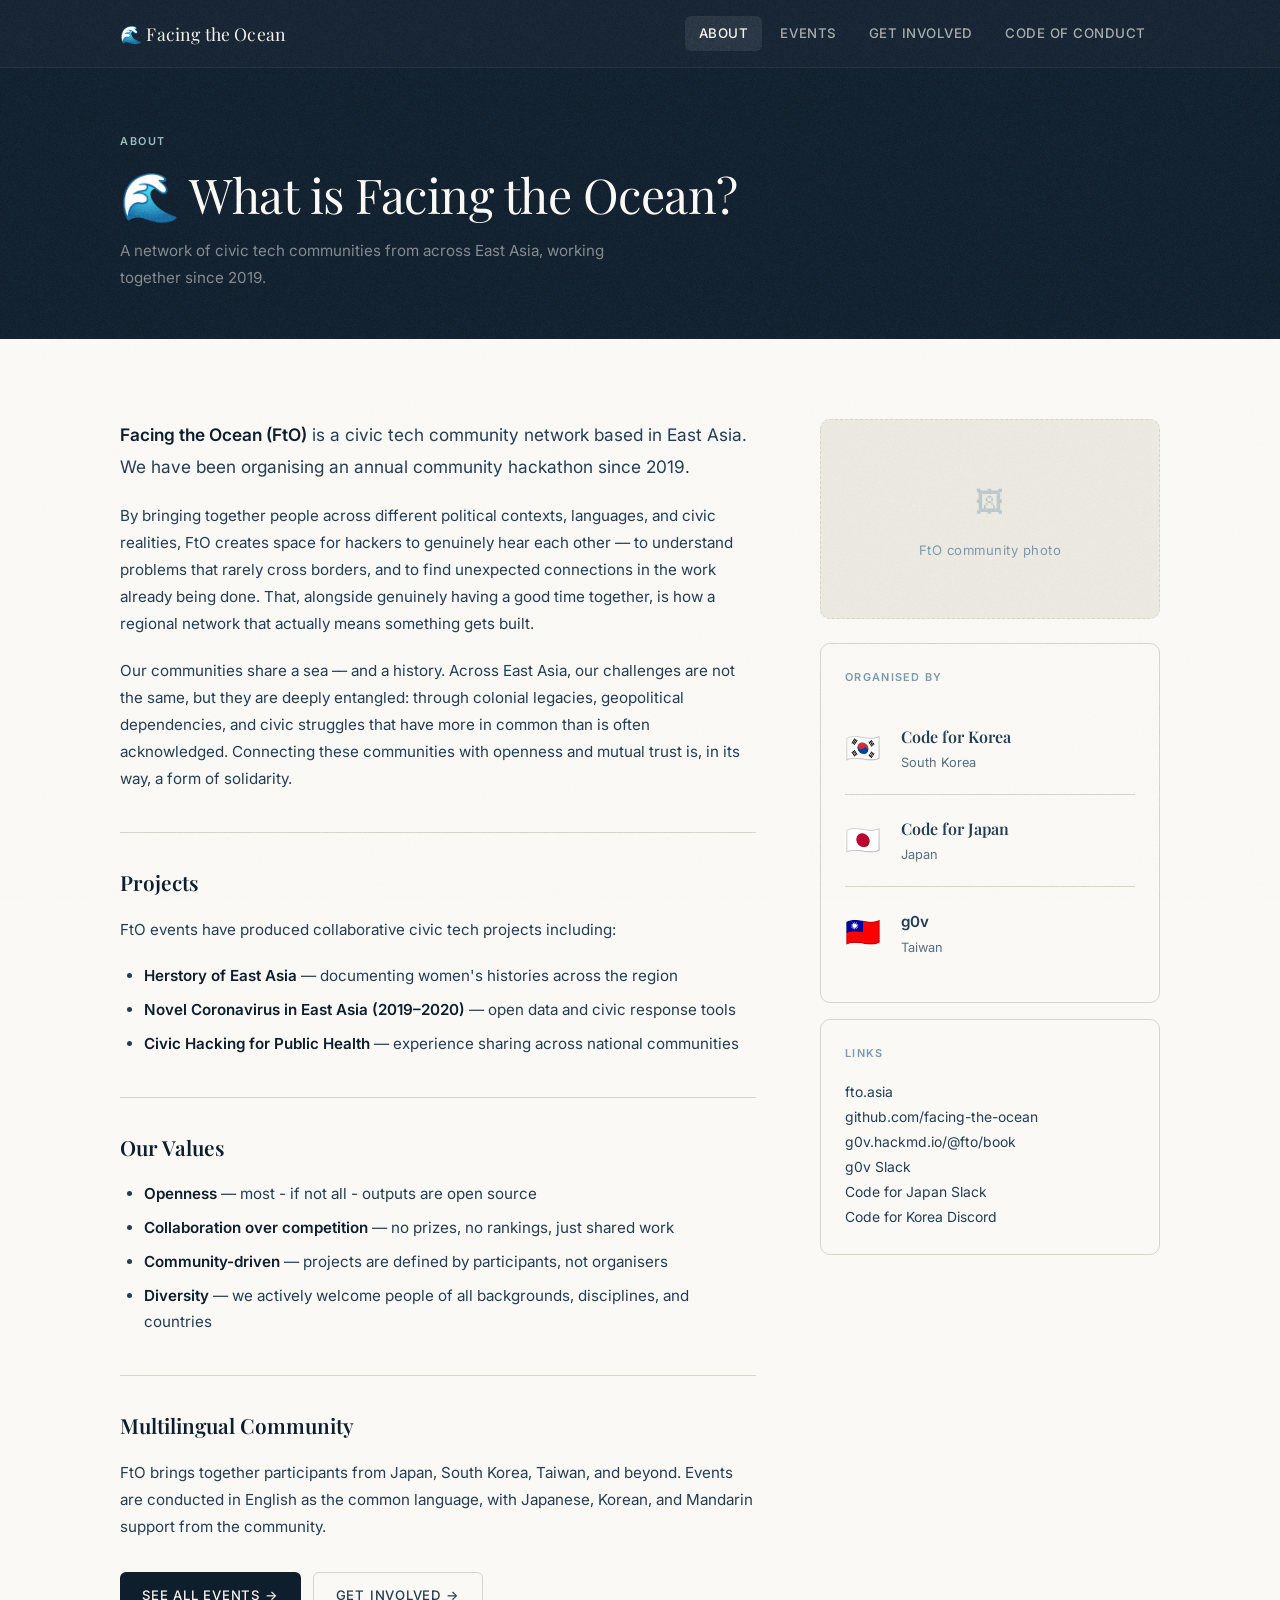
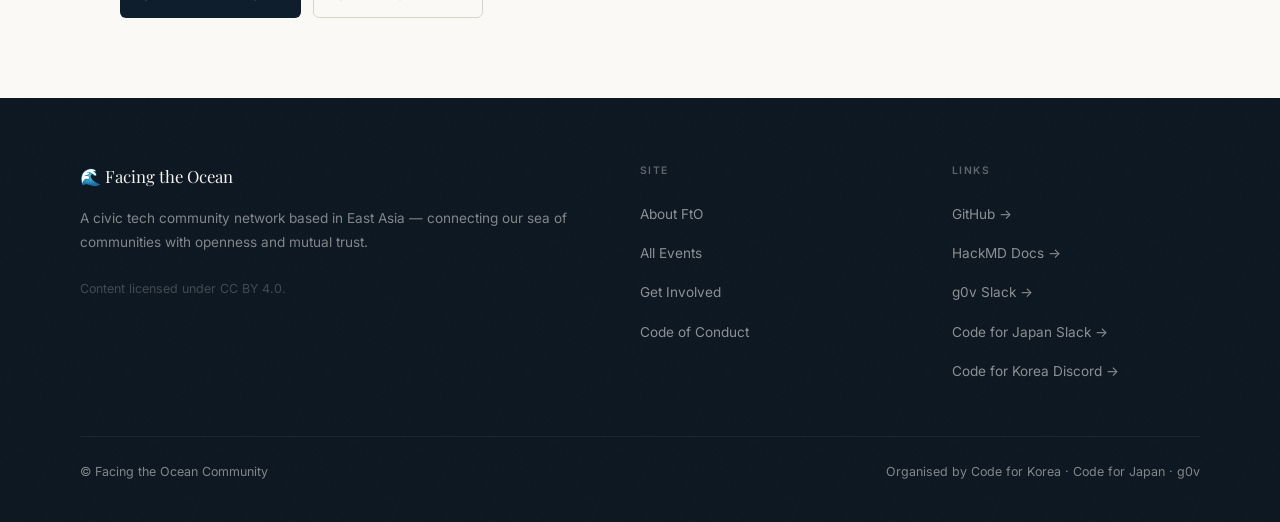
==== commit 547a234b: "Render g0v wordmark in sans font where serif zero reads as 'o' Co-Authored-By: Claude Fable 5 <norep" ====
--- a/about.html
+++ b/about.html
@@ -98,7 +98,7 @@
           <div class="org-row">
             <span class="org-flag">🇹🇼</span>
             <div>
-              <div class="org-name"><a href="https://g0v.tw/" target="_blank">g0v</a></div>
+              <div class="org-name"><a href="https://g0v.tw/" target="_blank"><span class="g0v">g0v</span></a></div>
               <div class="org-country">Taiwan</div>
             </div>
           </div>
--- a/css/style.css
+++ b/css/style.css
@@ -943,3 +943,6 @@
   .timeline-row { grid-template-columns: 70px 1fr; }
   .tl-body      { padding-left: var(--space-5); }
 }
+
+/* "g0v" wordmark: the serif zero looks like a letter "o", so render it in the sans font */
+.g0v { font-family: var(--font-sans); font-size: 0.95em; }
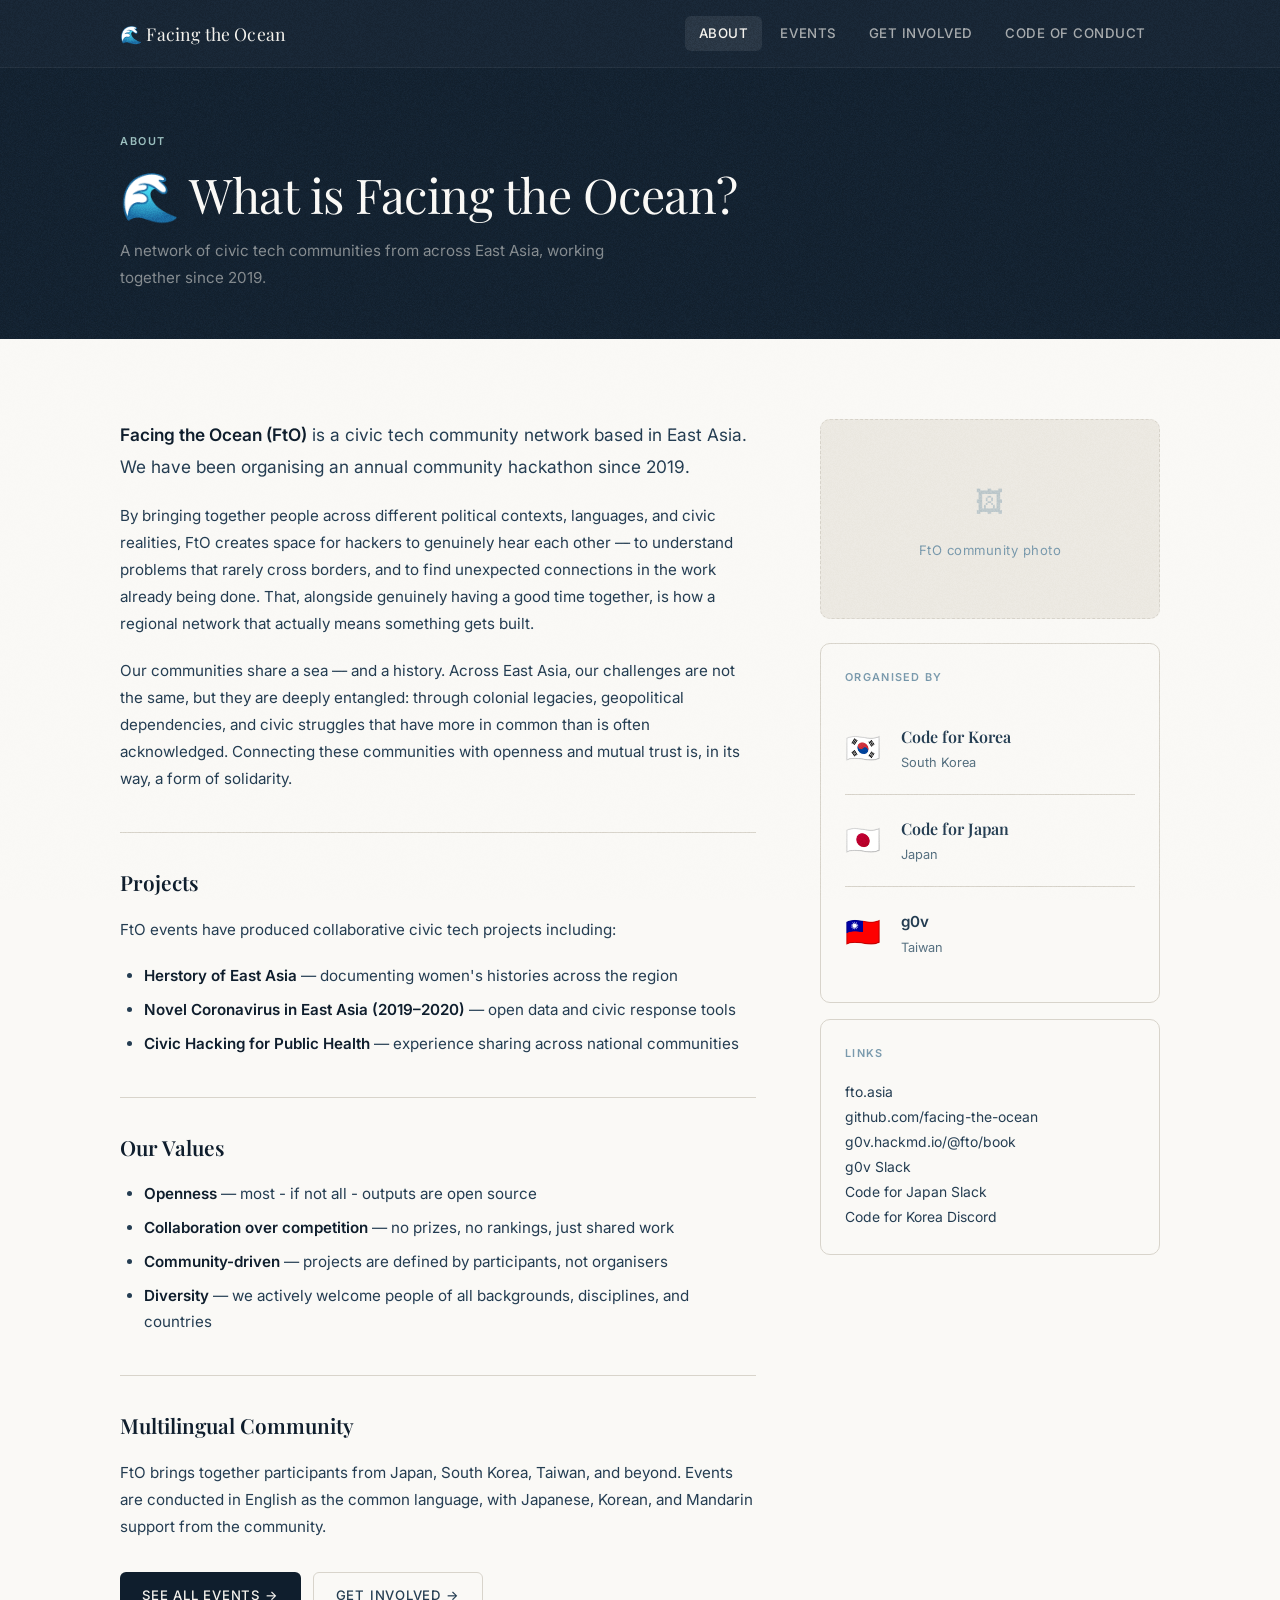
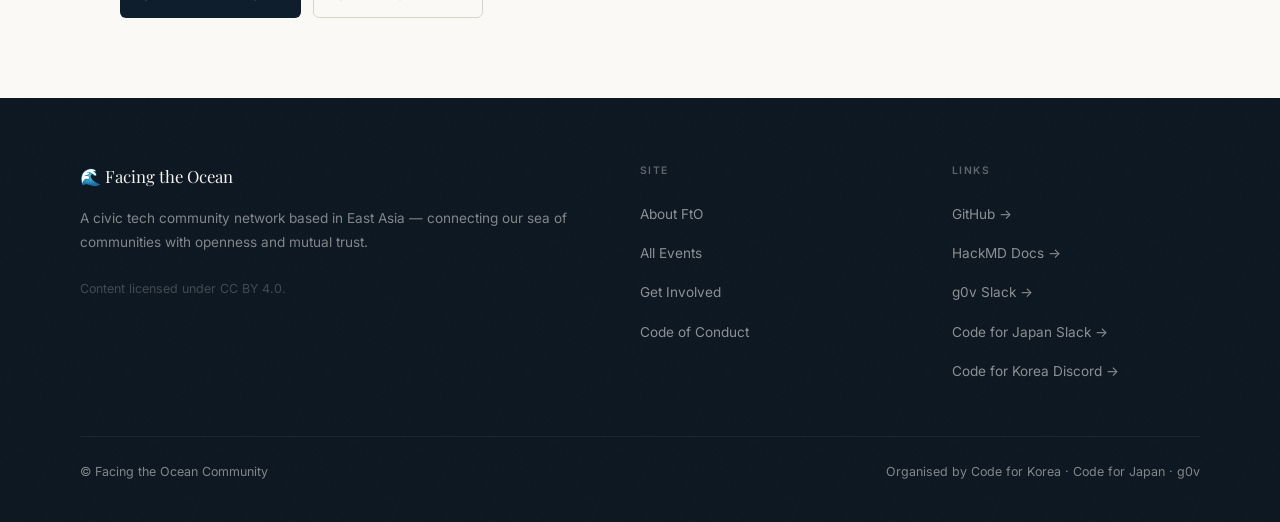
==== commit c5e63c33: "Make two-column sections stack on mobile Inline grid styles on the home page (What we do, Organised " ====
--- a/about.html
+++ b/about.html
@@ -35,7 +35,7 @@
 
 <section class="section section-paper">
   <div class="container">
-    <div style="display:grid; grid-template-columns:1fr 340px; gap:var(--space-16); align-items:start;">
+    <div class="about-layout">
 
       <!-- Main content -->
       <div class="prose">
--- a/css/style.css
+++ b/css/style.css
@@ -946,3 +946,26 @@
 
 /* "g0v" wordmark: the serif zero looks like a letter "o", so render it in the sans font */
 .g0v { font-family: var(--font-sans); font-size: 0.95em; }
+
+/* Two-column section intro (narrow text column + wide content) — stacks on smaller screens */
+.section-split {
+  display: grid;
+  grid-template-columns: 1fr 2fr;
+  gap: 64px;
+  align-items: start;
+}
+.section-split.v-center { align-items: center; }
+@media (max-width: 900px) {
+  .section-split { grid-template-columns: 1fr; gap: var(--space-8); }
+}
+
+/* About page: prose + sidebar — stacks on smaller screens */
+.about-layout {
+  display: grid;
+  grid-template-columns: 1fr 340px;
+  gap: var(--space-16);
+  align-items: start;
+}
+@media (max-width: 900px) {
+  .about-layout { grid-template-columns: 1fr; gap: var(--space-10); }
+}
